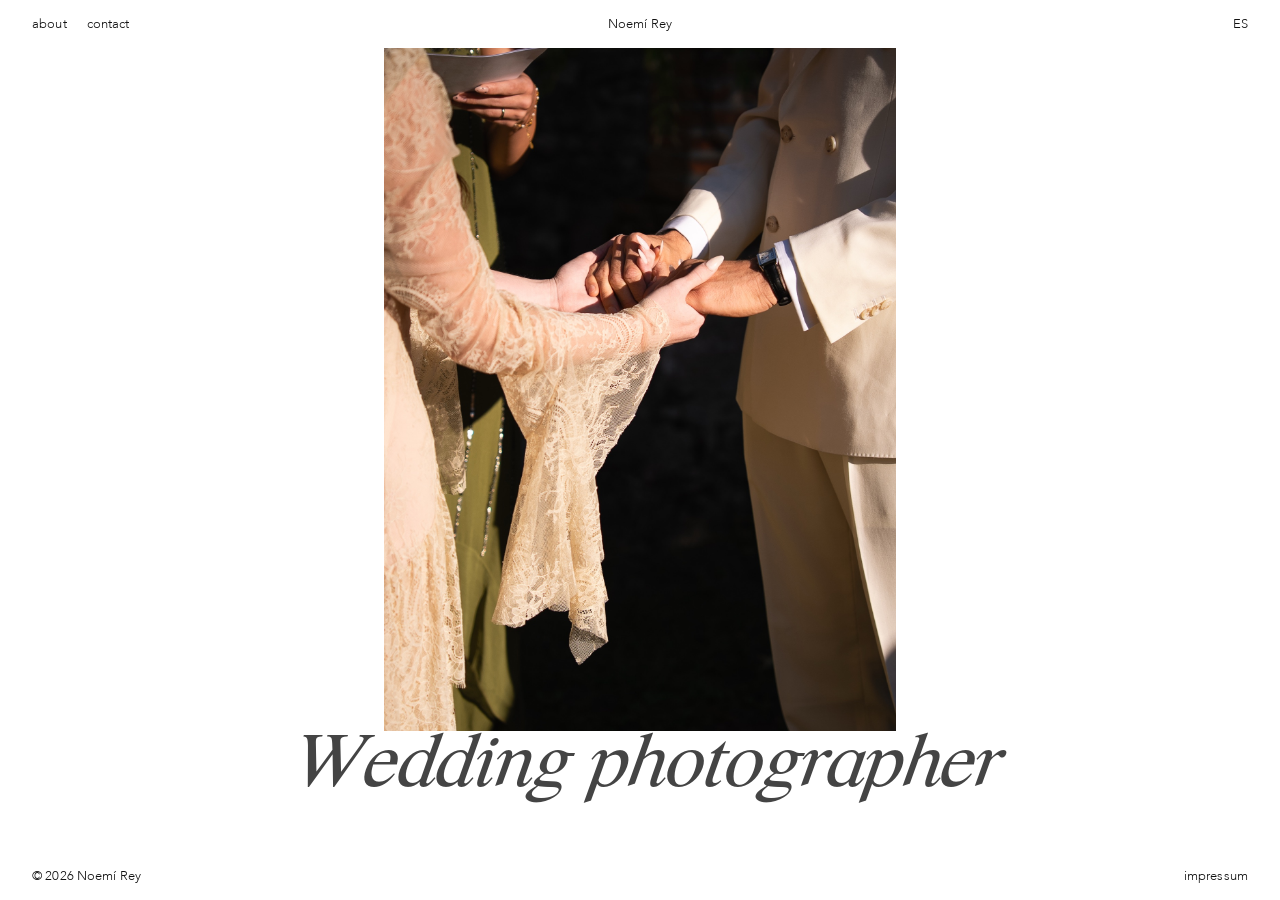
==== noemirey.com/index.html @ 5659819f "Home de bodas: quita "I photograph weddings in Ibiza." del bloque Based in Ibiza (EN y ES) Co-Author" ====
<!DOCTYPE html>
<html lang="en">
<head>
  <meta charset="UTF-8">
  <meta name="viewport" content="width=device-width, initial-scale=1.0">
  <title>Noemí Rey — Wedding Photographer in Ibiza</title>
  <meta name="description" content="Noemí Rey, wedding photographer based in Ibiza. Documentary, warm, a little editorial. Honest and cinematic coverage of your day.">
  <meta property="og:type" content="website">
  <meta property="og:title" content="Noemí Rey — Wedding Photographer in Ibiza">
  <meta property="og:description" content="Documentary wedding photography in Ibiza. Warm, cinematic, honest.">
  <meta property="og:url" content="https://noemirey.com/">
  <meta property="og:image" content="https://noemirey.com/assets/wedding/hero.jpg">
  <meta name="twitter:card" content="summary_large_image">
  <meta name="twitter:image" content="https://noemirey.com/assets/wedding/hero.jpg">
  <link rel="icon" href="assets/favicon.ico" sizes="48x48">
  <link rel="icon" type="image/svg+xml" href="assets/favicon.svg">
  <link rel="apple-touch-icon" href="assets/apple-touch-icon.png">
  <link rel="stylesheet" href="style.css">
</head>
<body class="home">
  <nav>
    <div class="nav-left">
      <a href="about.html" data-i18n="nav.about">about</a>
      <a href="contact.html" data-i18n="nav.contact">contact</a>
    </div>
    <a href="index.html" class="nav-title">Noemí Rey</a>
    <div class="nav-right">
      <button type="button" class="nav-lang" id="lang-toggle" lang="es" aria-label="Cambiar a español">ES</button>
    </div>
  </nav>

  <main class="wh">

    <!-- HERO -->
    <section class="wh-hero">
      <img
        src="assets/wedding/hero.jpg"
        srcset="assets/wedding/hero-sm.jpg 750w, assets/wedding/hero.jpg 1499w"
        sizes="100vw"
        alt="Bride and groom holding hands during the ring exchange at the outdoor ceremony" data-i18n-alt="alt.hero"
        width="1499" height="2000">
      <h1 class="wh-hero__title"><em>Wedding photographer</em></h1>
    </section>

    <!-- INTRO -->
    <section class="wh-intro">
      <p class="wh-intro__tagline" data-i18n="intro.tagline">Warm, documentary, a little editorial.</p>
      <p data-i18n="intro.p1">I photograph weddings the way they actually unfold. I stay close, stay quiet, and wait for the moments nobody planned. When the light is right or a frame is worth setting up, I'll take a minute for it, but I won't turn your day into a photoshoot.</p>
      <p data-i18n="intro.p2">The result is honest and a bit cinematic: soft light, open shadows, warm colour with a film-like feel. I also work on film sets, which taught me to watch people who forget the camera is there.</p>
    </section>

    <!-- TRIO -->
    <section class="wh-trio">
      <div class="wh-trio__item">
        <img
          src="assets/wedding/trio-1.jpg"
          srcset="assets/wedding/trio-1-sm.jpg 750w, assets/wedding/trio-1.jpg 1536w"
          sizes="(max-width: 768px) 90vw, 32vw"
          alt="Black and white portrait of the bride in lace dress, hair curled" data-i18n-alt="alt.trio1"
          loading="lazy" width="1536" height="2048">
      </div>
      <div class="wh-trio__item">
        <img
          src="assets/wedding/trio-2.jpg"
          srcset="assets/wedding/trio-2-sm.jpg 750w, assets/wedding/trio-2.jpg 1536w"
          sizes="(max-width: 768px) 90vw, 32vw"
          alt="Bride and groom walking out of the ceremony under a shower of white petals" data-i18n-alt="alt.trio2"
          loading="lazy" width="1536" height="2048">
      </div>
      <div class="wh-trio__item">
        <img
          src="assets/wedding/trio-3.jpg"
          srcset="assets/wedding/trio-3-sm.jpg 750w, assets/wedding/trio-3.jpg 1638w"
          sizes="(max-width: 768px) 90vw, 32vw"
          alt="Close-up of wedding dress lace detail in warm golden light" data-i18n-alt="alt.trio3"
          loading="lazy" width="1638" height="2048">
      </div>
    </section>

    <!-- BASED IN IBIZA -->
    <section class="wh-based">
      <h2 class="wh-based__heading" data-i18n="based.heading">Based in Ibiza</h2>
      <p data-i18n="based.p">I was born here, so I know how the light moves across the island and how to plan around it: golden hour on the coast, a shaded garden at midday, a villa after dark.</p>
    </section>

    <!-- GETTING READY -->
    <section class="wh-moment wh-moment--img-left">
      <div class="wh-moment__img">
        <img
          src="assets/wedding/getting-ready.jpg"
          srcset="assets/wedding/getting-ready-sm.jpg 750w, assets/wedding/getting-ready.jpg 1536w"
          sizes="(max-width: 768px) 90vw, 45vw"
          alt="Bride putting on earrings surrounded by bridesmaids, reflected in a large mirror" data-i18n-alt="alt.ready"
          loading="lazy" width="1536" height="2048">
      </div>
      <div class="wh-moment__text">
        <h2 class="wh-moment__heading"><em data-i18n="ready.title">Getting ready</em></h2>
        <p class="wh-moment__body" data-i18n="ready.p">The quiet part of the day. Someone does her makeup, someone else fixes a hair clip, and nobody is performing yet. I keep to the edge of the room and let it happen.</p>
      </div>
    </section>

    <!-- CEREMONY -->
    <section class="wh-moment wh-moment--img-right">
      <div class="wh-moment__text">
        <h2 class="wh-moment__heading"><em data-i18n="ceremony.title">Ceremony</em></h2>
        <p class="wh-moment__body" data-i18n="ceremony.p">The walk back down the aisle, under petals thrown by the people who came to see you. I'm most interested in this minute, when the vows are done and the two of you are still taking in what just happened.</p>
      </div>
      <div class="wh-moment__img">
        <img
          src="assets/wedding/ceremony.jpg"
          srcset="assets/wedding/ceremony-sm.jpg 750w, assets/wedding/ceremony.jpg 1500w"
          sizes="(max-width: 768px) 90vw, 45vw"
          alt="Bride and groom walking out of the ceremony under a shower of white petals, she holds a bouquet of red and orange flowers" data-i18n-alt="alt.ceremony"
          loading="lazy" width="1500" height="2000">
      </div>
    </section>

    <!-- DINNER AND PARTY -->
    <section class="wh-moment wh-moment--img-left">
      <div class="wh-moment__img">
        <img
          src="assets/wedding/dinner-party.jpg"
          srcset="assets/wedding/dinner-party-sm.jpg 750w, assets/wedding/dinner-party.jpg 1536w"
          sizes="(max-width: 768px) 90vw, 45vw"
          alt="Bride dancing at night with arms raised, fairy lights in the background" data-i18n-alt="alt.party"
          loading="lazy" width="1536" height="2048">
      </div>
      <div class="wh-moment__text">
        <h2 class="wh-moment__heading"><em data-i18n="party.title">Dinner and party</em></h2>
        <p class="wh-moment__body" data-i18n="party.p">After dark, I switch to direct flash on purpose. It gives that slightly vintage, old-party-snapshot look, with the light falling on whoever is doing something worth looking at. Here, a wedding gift being opened.</p>
      </div>
    </section>

    <!-- CTA -->
    <section class="wh-cta">
      <p class="wh-cta__pre" data-i18n="cta.pre">Getting married in Ibiza?</p>
      <p class="wh-cta__title"><em data-i18n="cta.title">Tell me the date, the place, a little about the two of you.</em></p>
      <a href="contact.html" class="wh-cta__link" data-i18n="cta.link">Check availability</a>
    </section>

    <!-- STRIP -->
    <div class="wh-strip">
      <div class="wh-strip__item">
        <img
          src="assets/wedding/strip-1.jpg"
          srcset="assets/wedding/strip-1-sm.jpg 1000w, assets/wedding/strip-1.jpg 2048w"
          sizes="(max-width: 768px) 80vw, 24vw"
          alt="Bride doing her makeup reflected in a dressing room mirror" data-i18n-alt="alt.strip1"
          loading="lazy" width="2048" height="1536">
      </div>
      <div class="wh-strip__item">
        <img
          src="assets/wedding/strip-2.jpg"
          srcset="assets/wedding/strip-2-sm.jpg 1000w, assets/wedding/strip-2.jpg 2048w"
          sizes="(max-width: 768px) 80vw, 24vw"
          alt="Guest in black dress standing at an open window overlooking the garden" data-i18n-alt="alt.strip2"
          loading="lazy" width="2048" height="1536">
      </div>
      <div class="wh-strip__item">
        <img
          src="assets/wedding/strip-4.jpg"
          srcset="assets/wedding/strip-4-sm.jpg 1000w, assets/wedding/strip-4.jpg 2048w"
          sizes="(max-width: 768px) 80vw, 24vw"
          alt="Guest with purple hair relaxing on a bed in the villa bedroom" data-i18n-alt="alt.strip3"
          loading="lazy" width="2048" height="1536">
      </div>
      <div class="wh-strip__item">
        <img
          src="assets/wedding/strip-5.jpg"
          srcset="assets/wedding/strip-5-sm.jpg 1000w, assets/wedding/strip-5.jpg 2048w"
          sizes="(max-width: 768px) 80vw, 24vw"
          alt="Guest with purple hair applying lipstick in front of a mirror" data-i18n-alt="alt.strip4"
          loading="lazy" width="2048" height="1536">
      </div>
      <div class="wh-strip__item">
        <img
          src="assets/wedding/strip-3.jpg"
          srcset="assets/wedding/strip-3-sm.jpg 1000w, assets/wedding/strip-3.jpg 2048w"
          sizes="(max-width: 768px) 80vw, 24vw"
          alt="Couple seated together at the dinner table at night with floral centrepiece" data-i18n-alt="alt.strip5"
          loading="lazy" width="2048" height="1536">
      </div>
    </div>

  </main>

  <footer>
    <span>© 2026 Noemí Rey</span>
    <a href="impressum.html" data-i18n="footer.impressum">impressum</a>
  </footer>

  <script src="gallery.js"></script>
  <script src="lang.js" defer></script>
</body>
</html>
---- noemirey.com/style.css ----
/* ─── Fonts ──────────────────────────────────────────────────────────────── */
@font-face { font-family:'Avenir'; src:url('assets/fonts/avenir-light.woff2') format('woff2'); font-weight:300; font-display:swap; }
@font-face { font-family:'Avenir'; src:url('assets/fonts/avenir-book.woff2') format('woff2'); font-weight:400; font-display:swap; }
@font-face { font-family:'Avenir'; src:url('assets/fonts/avenir-medium.woff2') format('woff2'); font-weight:500; font-display:swap; }
@font-face { font-family:'Avenir'; src:url('assets/fonts/avenir-black.woff2') format('woff2'); font-weight:800; font-display:swap; }
@font-face { font-family:'Happy Time'; src:url('assets/fonts/happy-time.woff2') format('woff2'); font-weight:400; font-style:italic; font-display:swap; }

/* ─── Reset ───────────────────────────────────────────────────────────────── */
*, *::before, *::after { box-sizing: border-box; margin: 0; padding: 0; }

/* ─── Tokens ──────────────────────────────────────────────────────────────── */
:root {
  --nav-h:    48px;
  --footer-h: 48px;
  --margin:   120px;
  --gap:      10px;
  --col-w:    14vw;
  --inner-h:  calc(100vh - 2 * var(--margin) - var(--nav-h) - var(--footer-h));
  --wh-margin: clamp(32px, 5vw, 72px);
  --serif: 'Happy Time', Georgia, serif;
}

/* ─── Base ────────────────────────────────────────────────────────────────── */
html { font-size: 14.3px; }

body {
  font-family: 'Avenir', Helvetica, Arial, sans-serif;
  font-weight: 300;
  background: #fff;
  color: #111;
  overflow-x: hidden;
}

/* Home page: body overflow hidden so the snap container controls scrolling */
body.home { overflow: hidden; }

a { color: inherit; text-decoration: none; }

/* ─── Nav ─────────────────────────────────────────────────────────────────── */
nav {
  position: fixed;
  inset: 0 0 auto 0;
  z-index: 100;
  height: var(--nav-h);
  display: flex;
  align-items: center;
  justify-content: space-between;
  padding: 0 32px;
  background: #fff;
  font-size: 13px;
  font-weight: 300;
  letter-spacing: 0.01em;
}
nav a { transition: opacity .2s; }
nav a:hover { opacity: .4; }
.nav-title { position: absolute; left: 50%; transform: translateX(-50%); }
.nav-left { display: flex; gap: 20px; }
.nav-right { display: flex; align-items: center; }
.nav-lang {
  background: none;
  border: 0;
  padding: 0;
  font: inherit;
  letter-spacing: inherit;
  color: inherit;
  cursor: pointer;
  transition: opacity .2s;
}
.nav-lang:hover { opacity: .4; }
.nav-lang:focus-visible { outline: 1px solid currentColor; outline-offset: 4px; }

/* ─── Footer ──────────────────────────────────────────────────────────────── */
footer {
  position: fixed;
  inset: auto 0 0 0;
  z-index: 100;
  height: var(--footer-h);
  display: flex;
  align-items: center;
  justify-content: space-between;
  padding: 0 32px;
  background: #fff;
  font-size: 13px;
  font-weight: 300;
  letter-spacing: 0.01em;
}
footer a { transition: opacity .2s; }
footer a:hover { opacity: .4; }

/* ═══════════════════════════════════════════════════════════════════════════
   WEDDING HOME — scroll-snap, one section per viewport
═══════════════════════════════════════════════════════════════════════════ */

/* Scroll container */
.wh {
  height: 100vh;
  height: 100dvh;
  overflow-y: scroll;
  overflow-x: hidden;
  scroll-snap-type: y mandatory;
  scroll-behavior: smooth;
}

/* Every section = one full viewport */
.wh-hero,
.wh-intro,
.wh-trio,
.wh-based,
.wh-moment,
.wh-cta,
.wh-strip {
  height: 100vh;
  height: 100dvh;
  flex-shrink: 0;
  scroll-snap-align: start;
  scroll-snap-stop: always;
}

/* ── Hero ── full-bleed photo + title overlay */
.wh-hero {
  position: relative;
  display: flex;
  flex-direction: column;
  align-items: center;
  padding-top: var(--nav-h);
  padding-bottom: var(--footer-h);
  overflow: hidden;
}
.wh-hero img {
  display: block;
  width: auto;
  height: auto;
  max-height: calc((100dvh - var(--nav-h) - var(--footer-h)) * 0.88);
  max-width: 40%;
}
.wh-hero__title {
  position: absolute;
  bottom: var(--footer-h);
  left: 0;
  right: 0;
  text-align: center;
  font-family: var(--serif);
  font-style: italic;
  font-weight: 400;
  font-size: clamp(2.5rem, 6vw, 7rem);
  line-height: 1;
  color: #444;
}

/* ── Intro ── text only, vertically centered */
.wh-intro {
  display: flex;
  flex-direction: column;
  align-items: center;
  justify-content: center;
  text-align: center;
  padding: var(--nav-h) clamp(48px, 15vw, 220px) var(--footer-h);
}
.wh-intro__tagline {
  font-size: 0.9rem;
  letter-spacing: 0.05em;
  margin-bottom: 36px;
}
.wh-intro p {
  font-size: 0.9rem;
  line-height: 1.9;
  max-width: 520px;
}
.wh-intro p + p { margin-top: 16px; }

/* ── Trio ── three portrait photos at natural ratio */
.wh-trio {
  display: flex;
  align-items: center;
  justify-content: center;
  gap: 8px;
  padding: var(--nav-h) var(--wh-margin) var(--footer-h);
}
.wh-trio__item {
  flex: 1;
  display: flex;
  align-items: center;
  justify-content: center;
  min-width: 0;
  height: calc(100vh - var(--nav-h) - var(--footer-h));
  height: calc(100dvh - var(--nav-h) - var(--footer-h));
}
.wh-trio__item img {
  display: block;
  max-height: 100%;
  max-width: 100%;
  width: auto;
  height: auto;
}

/* ── Based in Ibiza ── text only, vertically centered */
.wh-based {
  display: flex;
  flex-direction: column;
  align-items: center;
  justify-content: center;
  text-align: center;
  padding: var(--nav-h) 24px var(--footer-h);
}
.wh-based__heading {
  font-size: 0.9rem;
  font-weight: 300;
  letter-spacing: 0.06em;
  margin-bottom: 32px;
}
.wh-based p {
  font-size: 0.9rem;
  line-height: 1.9;
  max-width: 380px;
}

/* ── Moment sections ── photo at natural ratio + text */
.wh-moment {
  display: grid;
  grid-template-columns: 1fr 1fr;
  grid-template-areas: "img text";
  padding-top: var(--nav-h);
  padding-bottom: var(--footer-h);
}
.wh-moment--img-right { grid-template-areas: "text img"; }

.wh-moment__img {
  grid-area: img;
  display: flex;
  align-items: center;
  justify-content: center;
  padding: 24px 20px;
  overflow: hidden;
}
.wh-moment__img img {
  display: block;
  /* Natural aspect ratio — max-height/width contain it without cropping */
  max-height: calc(100vh - var(--nav-h) - var(--footer-h) - 48px);
  max-height: calc(100dvh - var(--nav-h) - var(--footer-h) - 48px);
  max-width: 100%;
  width: auto;
  height: auto;
}

.wh-moment__text {
  grid-area: text;
  display: flex;
  flex-direction: column;
  align-items: center;
  justify-content: center;
  padding: 48px 40px;
  text-align: center;
}
.wh-moment__heading {
  font-family: var(--serif);
  font-style: italic;
  font-weight: 400;
  font-size: clamp(2rem, 3.2vw, 3.2rem);
  line-height: 1.1;
  margin-bottom: 24px;
}
.wh-moment__body {
  font-size: 0.88rem;
  line-height: 1.9;
  max-width: 300px;
}

/* ── CTA ── text only, vertically centered */
.wh-cta {
  display: flex;
  flex-direction: column;
  align-items: center;
  justify-content: center;
  text-align: center;
  padding: var(--nav-h) 24px var(--footer-h);
}
.wh-cta__pre {
  font-size: 0.85rem;
  letter-spacing: 0.05em;
  margin-bottom: 24px;
}
.wh-cta__title {
  font-family: var(--serif);
  font-style: italic;
  font-weight: 400;
  font-size: clamp(1.6rem, 2.8vw, 2.6rem);
  line-height: 1.35;
  margin-bottom: 36px;
  max-width: 520px;
}
.wh-cta__link {
  font-size: 0.88rem;
  letter-spacing: 0.03em;
  border-bottom: 1px solid #111;
  padding-bottom: 2px;
  transition: opacity .2s;
}
.wh-cta__link:hover { opacity: .4; }

/* ── Strip ── landscape photos at natural 4:3 ratio */
.wh-strip {
  display: flex;
  align-items: center;
  gap: clamp(12px, 1.5vw, 24px);
  padding: var(--nav-h) clamp(16px, 3vw, 40px) var(--footer-h);
  overflow-x: auto;
  scrollbar-width: none;
}
.wh-strip::-webkit-scrollbar { display: none; }
.wh-strip__item {
  flex: 0 0 auto;
  height: calc((100dvh - var(--nav-h) - var(--footer-h)) * 0.72);
  aspect-ratio: 4/3;
  overflow: hidden;
}
.wh-strip__item img {
  display: block;
  width: 100%;
  height: 100%;
  /* Container is exactly 4:3, images are 4:3 → no cropping */
  object-fit: cover;
}

/* ── Desktop: ajustes hechos en Design (referencia 1440×900) ──────────────
   Título del hero 56 px por encima del pie · CTA = 730 px (≈81 % de pantalla).
   El resto de secciones siguen a pantalla completa con snap.               */
@media (min-width: 769px) {
  .wh-hero__title { bottom: calc(var(--footer-h) + 56px); }

  .wh-cta {
    height: auto;
    min-height: 81.12vh;
    min-height: 81.12dvh;
  }
}

/* ═══════════════════════════════════════════════════════════════════════════
   PROJECT PAGES — fixed full-viewport frame, no scroll
═══════════════════════════════════════════════════════════════════════════ */
.project-layout {
  position: fixed;
  inset: 0;
  display: flex;
  align-items: center;
  justify-content: space-between;
  padding: var(--margin);
  overflow: hidden;
  background: #fff;
}

.project-thumbs {
  flex: 0 0 auto;
  height: var(--inner-h);
  display: flex;
  flex-direction: column;
  gap: var(--gap);
}
.thumb-row {
  flex: 0 0 auto;
  display: flex;
  gap: var(--gap);
}
.thumb {
  display: block;
  overflow: hidden;
  cursor: pointer;
  flex: 0 0 auto;
  width: calc((var(--inner-h) - 2*var(--gap)) / 4);
}
.thumb.is-portrait  { aspect-ratio: 3/4; }
.thumb.is-landscape { aspect-ratio: 4/3; }
.thumb img {
  display: block; width: 100%; height: 100%; object-fit: cover; transition: opacity .2s;
}
.thumb:hover img, .thumb.active img { opacity: .65; }

.project-thumbs--p03 {
  flex: 0 0 auto;
  height: var(--inner-h);
  display: flex;
  gap: var(--gap);
}
.thumb-col--land {
  display: flex;
  flex-direction: column;
  gap: var(--gap);
  height: 100%;
  width: calc((var(--inner-h) - 5*var(--gap)) / 6 * 3 / 2);
}
.thumb-col--land .thumb {
  width: 100%;
  height: calc((var(--inner-h) - 5*var(--gap)) / 6);
  aspect-ratio: 3/2;
}
.thumb-col--port {
  display: flex;
  flex-direction: column;
  gap: var(--gap);
  height: 100%;
  width: calc((var(--inner-h) - 2*var(--gap)) / 3 * 2 / 3);
}
.thumb-col--port .thumb {
  width: 100%;
  height: calc((var(--inner-h) - 2*var(--gap)) / 3);
  aspect-ratio: 2/3;
}

.project-spacer { flex: 1 1 auto; }

.project-featured {
  flex: 0 0 auto;
  height: var(--inner-h);
  display: flex;
  align-items: center;
}
.featured-box {
  height: 100%;
  width: auto;
  overflow: hidden;
  transition: aspect-ratio .3s ease;
}
.featured-box.is-portrait  { aspect-ratio: 3/4; }
.featured-box.is-landscape { aspect-ratio: 3/2; }
.featured-box img {
  display: block; width: 100%; height: 100%; object-fit: cover; transition: opacity .15s;
}
.featured-box img.is-loading { opacity: 0; }

.p03 .featured-box.is-portrait  { aspect-ratio: 2/3; }
.p03 .featured-box.is-landscape { aspect-ratio: 3/2; }

.p04 .thumb              { width: calc((var(--inner-h) - 4*var(--gap)) * 3 / 20); }
.p04 .thumb.is-portrait  { aspect-ratio: 2/3; }
.p04 .thumb.is-landscape { aspect-ratio: 3/2; }
.p04 .featured-box.is-portrait { aspect-ratio: 2/3; }

/* ═══════════════════════════════════════════════════════════════════════════
   ABOUT
═══════════════════════════════════════════════════════════════════════════ */
.about-layout {
  position: fixed;
  inset: 0;
  display: flex;
  align-items: center;
  justify-content: space-between;
  padding: var(--margin);
  background: #fff;
}
.about-text {
  align-self: flex-end;
  padding-bottom: 0;
  max-width: 320px;
}
.about-text p {
  font-weight: 300;
  line-height: 1.7;
  letter-spacing: .01em;
}
.about-portrait {
  flex: 0 0 auto;
  height: var(--inner-h);
  display: flex;
  align-items: center;
}
.about-portrait img {
  display: block;
  height: 100%;
  width: auto;
  aspect-ratio: 3/4;
  object-fit: cover;
}

/* ═══════════════════════════════════════════════════════════════════════════
   CONTACT
═══════════════════════════════════════════════════════════════════════════ */
.contact-layout {
  position: fixed;
  inset: 0;
  display: flex;
  align-items: flex-end;
  justify-content: center;
  padding-bottom: var(--margin);
}
.contact-layout a {
  font-size: 1.5rem;
  font-weight: 300;
  letter-spacing: .01em;
  border-bottom: 1px solid #111;
  padding-bottom: 2px;
  transition: opacity .2s;
}
.contact-layout a:hover { opacity: .4; }

/* ═══════════════════════════════════════════════════════════════════════════
   IMPRESSUM
═══════════════════════════════════════════════════════════════════════════ */
.impressum-layout {
  min-height: 100vh;
  padding: calc(var(--nav-h) + var(--margin)) var(--margin) calc(var(--footer-h) + var(--margin));
  max-width: 560px;
}
.impressum-layout h1 {
  font-size: 1.3rem;
  font-weight: 800;
  margin-bottom: 24px;
}
.impressum-layout h2 {
  font-size: 1rem;
  font-weight: 800;
  margin: 28px 0 8px;
}
.impressum-layout p {
  font-weight: 300;
  line-height: 1.7;
  letter-spacing: .01em;
  margin-bottom: 4px;
}
.impressum-layout a { border-bottom: 1px solid currentColor; transition: opacity .2s; }
.impressum-layout a:hover { opacity: .4; }

/* ═══════════════════════════════════════════════════════════════════════════
   RESPONSIVE — TABLET (max-width: 1024px)
═══════════════════════════════════════════════════════════════════════════ */
@media (max-width: 1024px) {
  :root {
    --margin: 60px;
    --col-w: 8vw;
    --wh-margin: 32px;
  }
  .project-layout, .about-layout { padding: var(--margin); }
  nav, footer { padding: 0 24px; }
  .wh-trio { gap: 4px; }
  .wh-moment__text { padding: 32px 24px; }
}

/* ═══════════════════════════════════════════════════════════════════════════
   RESPONSIVE — MOBILE (max-width: 768px)
═══════════════════════════════════════════════════════════════════════════ */
@media (max-width: 768px) {
  :root {
    --margin: 24px;
    --nav-h: 52px;
    --footer-h: 40px;
    --wh-margin: 20px;
  }

  nav, footer { padding: 0 20px; }
  .nav-left { gap: 16px; }

  /* ── Wedding home on mobile: natural scroll, no snap ── */
  body.home { overflow-x: hidden; overflow-y: auto; }

  .wh {
    height: auto;
    overflow-y: visible;
    scroll-snap-type: none;
  }

  .wh-hero,
  .wh-intro,
  .wh-trio,
  .wh-based,
  .wh-moment,
  .wh-cta,
  .wh-strip {
    height: auto;
    min-height: 100svh;
    scroll-snap-align: none;
    scroll-snap-stop: normal;
  }

  /* Hero: keep full-screen on mobile, allow photo to scale */
  .wh-hero { height: 100svh; }
  .wh-hero img { max-width: 80%; }

  /* Intro / Based / CTA: auto height */
  .wh-intro,
  .wh-based,
  .wh-cta {
    min-height: 0;
    padding: calc(var(--nav-h) + 48px) 32px calc(var(--footer-h) + 48px);
  }

  /* Trio: horizontal scroll strip */
  .wh-trio {
    min-height: 0;
    padding: var(--nav-h) 0 var(--footer-h);
    overflow-x: auto;
    -webkit-overflow-scrolling: touch;
    scroll-snap-type: x mandatory;
    justify-content: flex-start;
    gap: 4px;
    height: 100svh;
  }
  .wh-trio__item {
    flex: 0 0 78vw;
    height: calc(100svh - var(--nav-h) - var(--footer-h));
    scroll-snap-align: center;
  }

  /* Moments: image stacks above text */
  .wh-moment {
    grid-template-columns: 1fr;
    grid-template-areas:
      "img"
      "text";
    padding: var(--nav-h) 0 var(--footer-h);
  }
  .wh-moment--img-right {
    grid-template-areas:
      "img"
      "text";
  }
  .wh-moment__img {
    padding: 16px var(--wh-margin);
    height: 58svh;
  }
  .wh-moment__img img {
    max-height: 100%;
    max-width: 100%;
  }
  .wh-moment__text {
    height: auto;
    min-height: 0;
    padding: 28px var(--wh-margin) 32px;
  }
  .wh-moment__body { max-width: 100%; }

  /* Strip: horizontal scroll */
  .wh-strip {
    min-height: 0;
    height: auto;
    padding: 0;
    overflow-x: auto;
    -webkit-overflow-scrolling: touch;
    scroll-snap-type: x mandatory;
    gap: 4px;
  }
  .wh-strip__item {
    flex: 0 0 85vw;
    height: 56vw; /* 85vw at 4:3 ≈ 64vw, slightly taller crop */
    scroll-snap-align: start;
  }

  /* ── Project pages ── */
  .project-layout {
    flex-direction: column;
    padding: calc(var(--nav-h) + 20px) 20px var(--footer-h);
    justify-content: flex-start;
  }
  .project-featured {
    width: 100%;
    height: 55vh;
    margin-bottom: 20px;
    justify-content: center;
  }
  .featured-box {
    height: 100%;
    width: 100%;
    display: flex;
    justify-content: center;
  }
  .featured-box img { width: 100%; height: 100%; object-fit: contain; }
  .project-spacer { display: none; }
  .project-thumbs, .project-thumbs--p03 {
    flex-direction: row;
    flex-wrap: wrap;
    justify-content: center;
    align-items: center;
    width: 100%;
    height: auto;
    padding-bottom: 10px;
    gap: 10px;
  }
  .thumb-row { flex-direction: row; justify-content: center; gap: 10px; }
  .thumb { width: auto; height: 60px; }
  .thumb-col--land, .thumb-col--port {
    flex-direction: row;
    flex-wrap: wrap;
    justify-content: center;
    height: auto;
    width: auto;
  }
  .thumb-col--land .thumb, .thumb-col--port .thumb { height: 60px; width: auto; }
  .p04 .thumb { height: 60px; width: auto; }

  /* ── About page ── */
  .about-layout {
    position: static;
    flex-direction: column;
    padding: calc(var(--nav-h) + 40px) 20px calc(var(--footer-h) + 40px);
    height: auto;
    min-height: 100vh;
    justify-content: flex-start;
    gap: 40px;
  }
  .about-portrait {
    order: 1; width: 100%; height: auto; justify-content: center;
  }
  .about-portrait img {
    width: 100%; height: auto; max-height: 50vh;
  }
  .about-text { order: 2; max-width: 100%; }

  /* ── Contact page ── */
  .contact-layout { padding-bottom: 60px; }

  /* ── Impressum ── */
  .impressum-layout {
    padding: calc(var(--nav-h) + 40px) 20px calc(var(--footer-h) + 40px);
    max-width: 100%;
  }
}
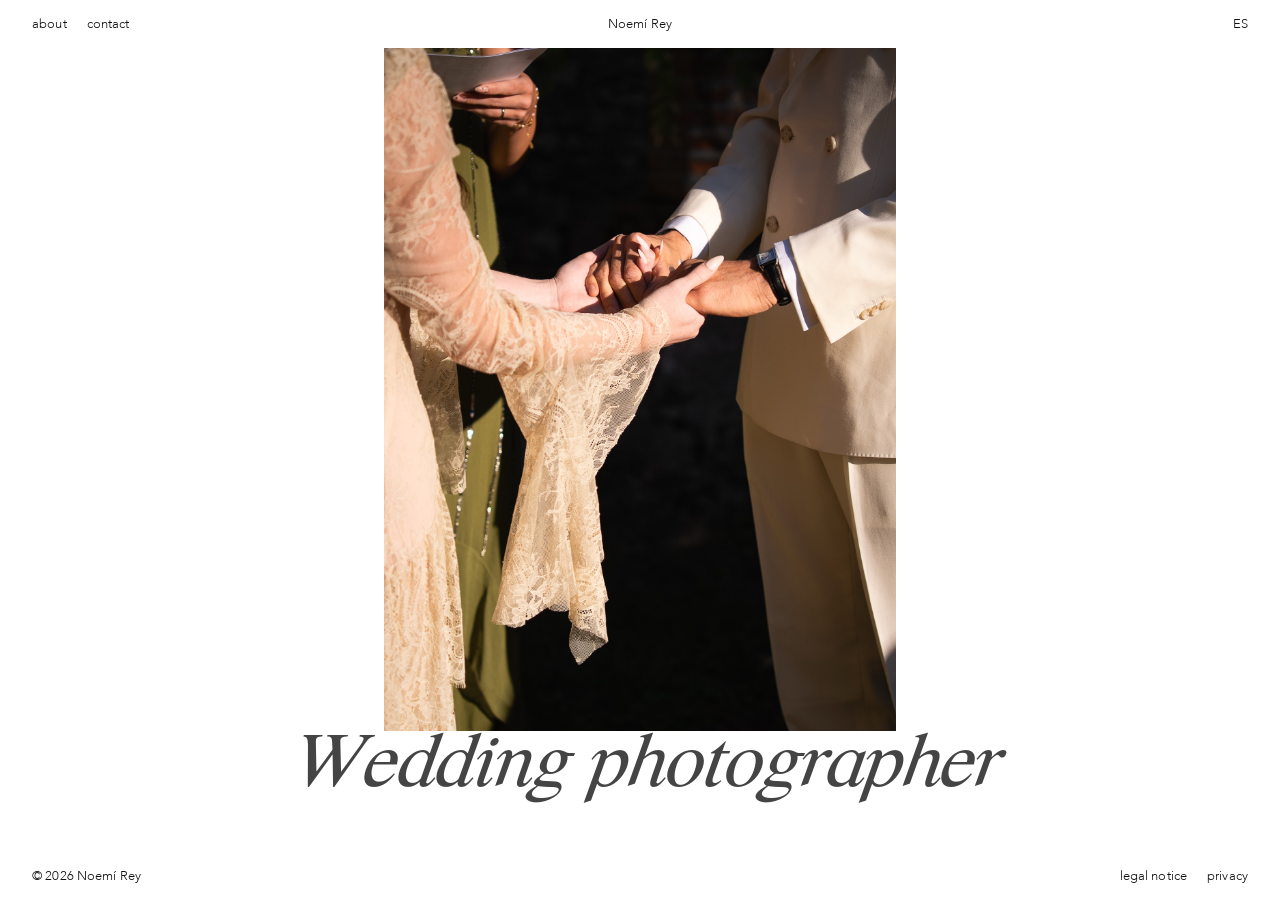
==== commit 809c9af0: "Aviso legal (LSSI) y política de privacidad en lugar del impressum alemán - legal.html: aviso legal " ====
--- a/noemirey.com/index.html
+++ b/noemirey.com/index.html
@@ -17,7 +17,7 @@
   <link rel="apple-touch-icon" href="assets/apple-touch-icon.png">
   <link rel="stylesheet" href="style.css">
 </head>
-<body class="home">
+<body class="home" data-page="home">
   <nav>
     <div class="nav-left">
       <a href="about.html" data-i18n="nav.about">about</a>
@@ -186,7 +186,10 @@
 
   <footer>
     <span>© 2026 Noemí Rey</span>
-    <a href="impressum.html" data-i18n="footer.impressum">impressum</a>
+    <span class="footer-links">
+      <a href="legal.html" data-i18n="footer.legal">legal notice</a>
+      <a href="privacy.html" data-i18n="footer.privacy">privacy</a>
+    </span>
   </footer>
 
   <script src="gallery.js"></script>
--- a/noemirey.com/style.css
+++ b/noemirey.com/style.css
@@ -84,6 +84,7 @@
   font-weight: 300;
   letter-spacing: 0.01em;
 }
+.footer-links { display: flex; gap: 20px; }
 footer a { transition: opacity .2s; }
 footer a:hover { opacity: .4; }
 
@@ -456,6 +457,7 @@
   line-height: 1.7;
   letter-spacing: .01em;
 }
+.about-text p + p { margin-top: 1.2em; }
 .about-portrait {
   flex: 0 0 auto;
   height: var(--inner-h);
@@ -473,50 +475,124 @@
 /* ═══════════════════════════════════════════════════════════════════════════
    CONTACT
 ═══════════════════════════════════════════════════════════════════════════ */
-.contact-layout {
-  position: fixed;
-  inset: 0;
-  display: flex;
-  align-items: flex-end;
-  justify-content: center;
-  padding-bottom: var(--margin);
-}
-.contact-layout a {
-  font-size: 1.5rem;
-  font-weight: 300;
-  letter-spacing: .01em;
+.contact {
+  max-width: 900px;
+  margin: 0 auto;
+  padding: calc(var(--nav-h) + 56px) 32px calc(var(--footer-h) + 56px);
+}
+.cform { display: flex; flex-direction: column; gap: 28px; }
+.cform__row { display: grid; grid-template-columns: 1fr 1fr; gap: 28px 56px; }
+.cform__field { display: flex; flex-direction: column; min-width: 0; }
+.cform label,
+.cform legend { font-size: 13px; letter-spacing: .01em; }
+.cform input[type="text"],
+.cform input[type="email"],
+.cform input[type="date"],
+.cform textarea {
+  width: 100%;
+  margin-top: 4px;
+  padding: 10px 0 8px;
+  border: 0;
   border-bottom: 1px solid #111;
-  padding-bottom: 2px;
+  border-radius: 0;
+  background: transparent;
+  font: inherit;
+  font-size: 14px;
+  color: #111;
+  outline: none;
+}
+.cform input[type="text"],
+.cform input[type="email"],
+.cform input[type="date"] { height: 40px; }
+.cform input:focus-visible,
+.cform textarea:focus-visible { border-bottom-width: 2px; padding-bottom: 7px; }
+.cform input:disabled { opacity: .35; }
+.cform textarea { resize: vertical; min-height: 96px; line-height: 1.6; }
+
+.cform__group { border: 0; padding: 0; min-width: 0; display: flex; flex-direction: column; gap: 10px; }
+.cform__group legend { margin-bottom: 4px; padding: 0; }
+
+/* Casillas y radios con forma de círculo (siguen siendo input nativos) */
+.cform__check { display: flex; align-items: flex-start; gap: 10px; cursor: pointer; line-height: 1.5; }
+.cform__check--small { font-size: 12px; margin-top: 8px; }
+.cform__group .cform__check--small { margin-top: 0; }
+.cform__check--option { font-size: 13px; }
+.cform__check input {
+  appearance: none;
+  -webkit-appearance: none;
+  flex: 0 0 auto;
+  width: 14px;
+  height: 14px;
+  margin: 3px 0 0;
+  border: 1px solid #777;
+  border-radius: 50%;
+  background: #fff;
+  cursor: pointer;
+  position: relative;
+}
+.cform__check input:checked { border-color: #111; }
+.cform__check input:checked::after {
+  content: "";
+  position: absolute;
+  inset: 2px;
+  border-radius: 50%;
+  background: #111;
+}
+.cform__check input:focus-visible { outline: 1px solid #111; outline-offset: 3px; }
+.cform__desc { color: #555; }
+.cform__check strong { font-weight: 500; }
+
+.cform__actions { display: flex; flex-direction: column; align-items: center; gap: 16px; margin-top: 8px; }
+.cform__send {
+  background: none;
+  border: 0;
+  border-bottom: 1px solid #111;
+  padding: 0 0 2px;
+  font-family: var(--serif);
+  font-style: italic;
+  font-size: 1.15rem;
+  color: #111;
+  cursor: pointer;
   transition: opacity .2s;
 }
-.contact-layout a:hover { opacity: .4; }
+.cform__send:hover { opacity: .4; }
+.cform__send:disabled { opacity: .35; cursor: default; }
+.cform__send:focus-visible { outline: 1px solid #111; outline-offset: 4px; }
+.cform__status { font-size: 13px; text-align: center; max-width: 520px; }
+.cform__status[hidden] { display: none; }
+.cform__status a { border-bottom: 1px solid #111; }
+.cform__consent { margin-top: 4px; }
+.cform__consent a { border-bottom: 1px solid #111; }
+.cform__trap { position: absolute; left: -9999px; width: 1px; height: 1px; opacity: 0; }
 
 /* ═══════════════════════════════════════════════════════════════════════════
-   IMPRESSUM
+   LEGAL NOTICE / PRIVACY
 ═══════════════════════════════════════════════════════════════════════════ */
-.impressum-layout {
+.legal-layout {
   min-height: 100vh;
   padding: calc(var(--nav-h) + var(--margin)) var(--margin) calc(var(--footer-h) + var(--margin));
-  max-width: 560px;
-}
-.impressum-layout h1 {
+  max-width: 640px;
+}
+.legal-layout h1 {
   font-size: 1.3rem;
   font-weight: 800;
   margin-bottom: 24px;
 }
-.impressum-layout h2 {
+.legal-layout h2 {
   font-size: 1rem;
   font-weight: 800;
   margin: 28px 0 8px;
 }
-.impressum-layout p {
+.legal-layout p {
   font-weight: 300;
   line-height: 1.7;
   letter-spacing: .01em;
   margin-bottom: 4px;
 }
-.impressum-layout a { border-bottom: 1px solid currentColor; transition: opacity .2s; }
-.impressum-layout a:hover { opacity: .4; }
+.legal-layout a { border-bottom: 1px solid currentColor; transition: opacity .2s; }
+.legal-layout a:hover { opacity: .4; }
+.legal-layout p { margin-bottom: 8px; }
+.legal-updated { margin-top: 32px; font-size: 12px; color: #555; }
 
 /* ═══════════════════════════════════════════════════════════════════════════
    RESPONSIVE — TABLET (max-width: 1024px)
@@ -703,10 +779,11 @@
   .about-text { order: 2; max-width: 100%; }
 
   /* ── Contact page ── */
-  .contact-layout { padding-bottom: 60px; }
+  .contact { padding: calc(var(--nav-h) + 32px) 20px calc(var(--footer-h) + 40px); }
+  .cform__row { grid-template-columns: 1fr; gap: 28px; }
 
   /* ── Impressum ── */
-  .impressum-layout {
+  .legal-layout {
     padding: calc(var(--nav-h) + 40px) 20px calc(var(--footer-h) + 40px);
     max-width: 100%;
   }
